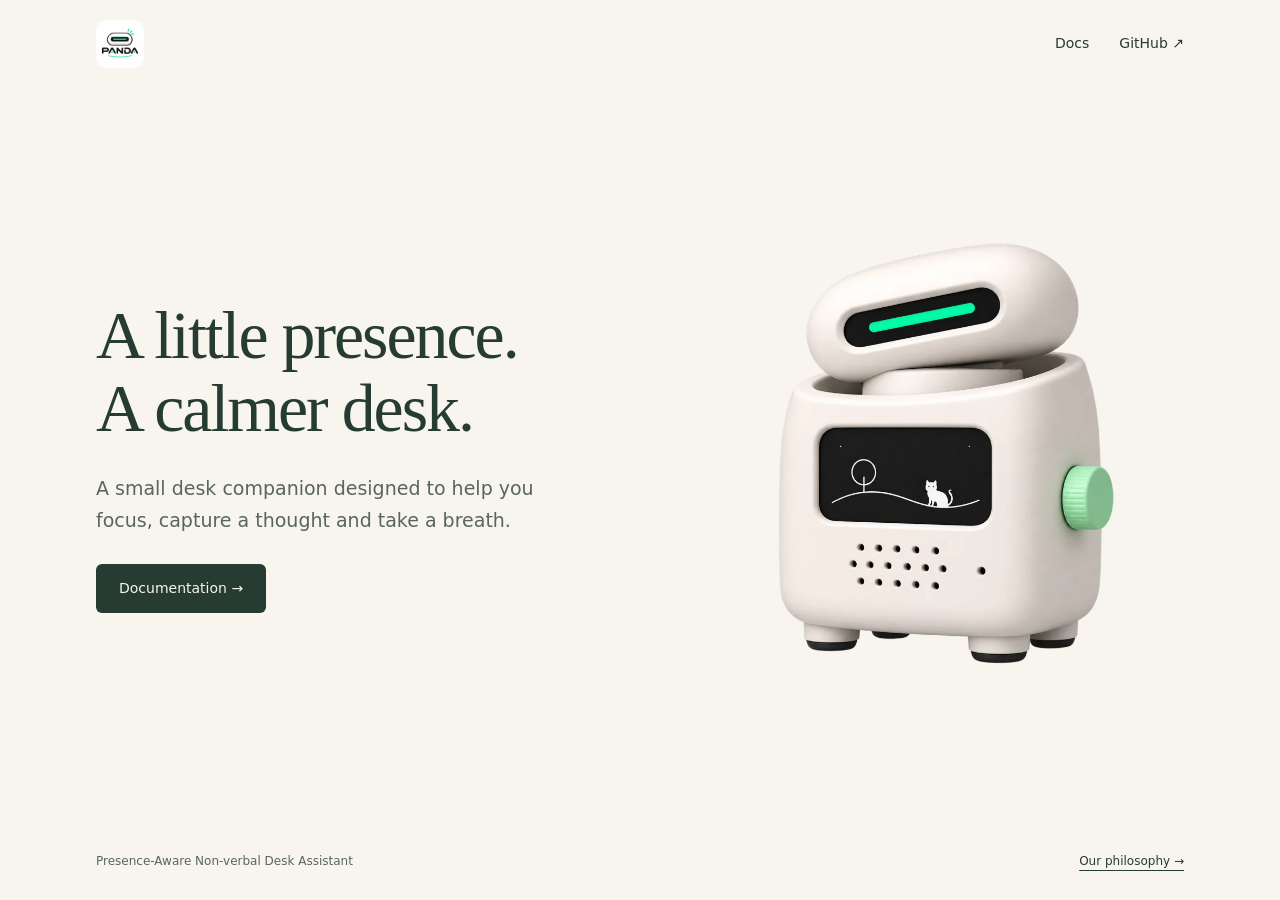
==== site/index.html @ efeaced5 "feat: launch PANDA website and documentation" ====
<!doctype html>
<html lang="en">
<head><meta charset="utf-8"><meta name="viewport" content="width=device-width, initial-scale=1"><meta name="description" content="PANDA: a small desk companion for focus, quick thoughts and gentle reminders."><title>PANDA — A calmer desk</title><link rel="stylesheet" href="style.css"></head>
<body class="homepage">
<header class="wrap"><a class="brand" href="./" aria-label="PANDA home"><img src="assets/panda-logo.webp" width="48" height="48" alt="PANDA"></a><nav aria-label="Main navigation"><a href="docs.html">Docs</a><a href="https://github.com/Aman-zishan/panda">GitHub ↗</a></nav></header>
<main class="wrap hero"><div class="hero-copy"><h1>A little presence.<br>A calmer desk.</h1><p class="intro">A small desk companion designed to help you focus, capture a thought and take a breath.</p><div class="actions"><a class="button" href="docs.html">Documentation →</a></div></div><figure class="robot"><img src="assets/panda-robot.webp" width="800" height="897" fetchpriority="high" alt="PANDA robot with green visor, side knob and a tiny world on its display"></figure></main>
<footer class="wrap"><p>Presence-Aware Non-verbal Desk Assistant</p><a href="docs.html#philosophy">Our philosophy →</a></footer>
</body></html>
---- site/style.css ----
:root{--paper:#f7f5ee;--ink:#263b32;--muted:#59665e;--line:#d5dbce;--accent:#dce8b8}*{box-sizing:border-box}html{scroll-behavior:smooth;scroll-padding-top:24px}body{margin:0;background:var(--paper);color:var(--ink);font:17px/1.65 system-ui,-apple-system,sans-serif}a{color:inherit;text-underline-offset:5px}a:focus-visible{outline:3px solid #678b35;outline-offset:6px}.wrap{max-width:1160px;margin:auto;padding:0 36px}header{display:flex;justify-content:space-between;align-items:center;min-height:116px}.wordmark{font-weight:850;font-size:26px;letter-spacing:3px;text-decoration:none}.wordmark span{display:block;font-size:9px;letter-spacing:2px}nav{display:flex;gap:30px;font-size:14px}nav a{text-decoration:none}.hero{padding-top:64px;text-align:center}.eyebrow{font-size:11px;font-weight:700;letter-spacing:2px;margin:0 0 25px}.dot{display:inline-block;width:8px;height:8px;border-radius:50%;background:#799545;margin-right:8px}h1,h2{font-family:Georgia,serif;font-weight:400;letter-spacing:-2px;line-height:1.08}h1{font-size:clamp(48px,7.5vw,92px);margin:0 0 28px}h2{font-size:clamp(36px,4vw,52px);margin:0 0 28px}h3{font-size:21px;line-height:1.3;margin:14px 0}p{color:var(--muted)}.intro{max-width:580px;margin:0 auto;font-size:19px}.actions{display:flex;gap:28px;justify-content:center;align-items:center;margin:32px 0 46px}.button{display:inline-block;background:var(--ink);color:var(--paper);padding:13px 23px;border-radius:6px;text-decoration:none;font-size:14px}.text-link{font-size:14px;font-weight:600}figure{margin:0}figure img{width:100%;height:auto;display:block;border-radius:14px}figcaption{font-size:11px;text-align:right;margin-top:10px;color:var(--muted)}.acronym{font-size:12px;letter-spacing:2px;margin:35px 0 65px}.band{background:#e9edde;padding:80px 0}.philosophy,.journey{display:grid;grid-template-columns:1fr 1fr;gap:90px}.large{font-size:25px;line-height:1.45;margin-top:0;color:var(--ink)}.experience{padding-top:90px;padding-bottom:75px}.columns{display:grid;grid-template-columns:repeat(3,1fr);gap:44px;margin-top:45px}.number{display:block;border-top:1px solid var(--line);padding-top:20px;font:italic 26px Georgia,serif}.note{font-size:12px;margin-top:28px}.journey{border-top:1px solid var(--line);padding-top:80px;padding-bottom:80px}.timeline{list-style:none;padding:0 0 0 24px;margin:0;border-left:1px solid var(--line)}.timeline li{margin-bottom:30px}.timeline li:last-child{margin-bottom:0}.timeline p{margin:0;font-size:15px}.tag{background:var(--accent);padding:4px 8px;font-size:10px;letter-spacing:1px;border-radius:3px}.docs{background:#edf0e6;padding:80px 0}.doc-list{margin-top:36px}.doc-list a{display:flex;justify-content:space-between;align-items:center;text-decoration:none;border-top:1px solid #cbd3c3;padding:22px 0;gap:20px}.doc-list a:hover strong{text-decoration:underline}.doc-list small{display:block;color:var(--muted);font-size:14px;margin-top:4px}footer{display:flex;gap:28px;justify-content:space-between;align-items:center;min-height:130px;font-size:12px}.skip{position:absolute;left:16px;top:-100px;background:white;padding:12px}.skip:focus{top:12px}@media(max-width:700px){.wrap{padding-left:22px;padding-right:22px}header{min-height:95px}nav{gap:16px;font-size:12px}.hero{padding-top:40px}.philosophy,.journey,.columns{grid-template-columns:1fr;gap:28px}.actions{gap:18px}.band,.docs{padding:55px 0}.experience,.journey{padding-top:55px;padding-bottom:55px}.acronym{font-size:10px;letter-spacing:1px}.intro{font-size:17px}footer{flex-wrap:wrap;padding-top:30px;padding-bottom:30px;gap:10px}footer p{width:100%;margin:0}.wordmark{font-size:22px}}@media(prefers-reduced-motion:reduce){html{scroll-behavior:auto}}
.brand{display:flex;align-items:center;gap:12px;text-decoration:none}.brand img{width:48px;height:48px;border-radius:10px}.product-points{display:flex;justify-content:center;gap:45px;font-size:14px;margin:30px 0}.doc-sidebar{position:fixed;top:145px;left:max(24px,calc((100vw - 1160px)/2));width:190px}.doc-sidebar nav{display:flex;flex-direction:column;gap:14px}.documentation main,.documentation footer{max-width:850px;margin-left:max(250px,calc((100vw - 1160px)/2 + 250px));margin-right:30px}.documentation .hero{text-align:left;padding-top:35px}.documentation .hero figure,.documentation .hero .actions,.documentation .hero .acronym{display:none}.documentation h1{font:600 40px/1.2 system-ui;letter-spacing:-1px}.documentation h2{font:600 26px/1.3 system-ui;letter-spacing:-.5px}.documentation .intro{margin:0}.documentation .band,.documentation .docs{background:transparent;padding:35px 0}.documentation .philosophy,.documentation .journey,.documentation .columns{display:block}.documentation .experience,.documentation .journey{padding-top:35px;padding-bottom:35px}.documentation .large{font-size:18px}.documentation .eyebrow{margin-bottom:14px}.documentation .note{font-size:13px}.documentation .timeline{margin-top:30px}.documentation .columns{margin-top:15px}.documentation .number{display:none}.documentation .docs .note{display:none}@media(max-width:700px){.doc-sidebar{position:static;width:auto;padding:15px 22px;border-bottom:1px solid var(--line)}.doc-sidebar nav{flex-direction:row;flex-wrap:wrap;gap:12px}.doc-sidebar strong{width:100%}.documentation main,.documentation footer{margin:0;max-width:none}.product-points{gap:12px;flex-wrap:wrap}}
.reference{padding:35px 36px 70px;line-height:1.75}.reference section{margin-bottom:38px;scroll-margin-top:24px}.reference h1{margin-bottom:20px}.reference h2{margin-bottom:14px}.reference p,.reference li{font-size:16px}.reference li{margin-bottom:8px}.reference ul,.reference ol{padding-left:22px}.reference a{font-size:15px}.documentation .reference h1{font-size:34px}.documentation .reference h2{font-size:23px}@media(max-width:700px){.reference{padding:28px 22px}}
.hero .robot{max-width:420px;margin:0 auto}.hero .robot img{border-radius:0}
.homepage{min-height:100svh;display:flex;flex-direction:column}.homepage>.wrap{width:100%}.homepage header{min-height:88px}.homepage footer{min-height:76px}.homepage .hero{flex:1;display:grid;grid-template-columns:1.2fr 1fr;align-items:center;gap:40px;padding-top:20px;padding-bottom:20px;text-align:left}.homepage h1{font-size:clamp(42px,5.3vw,70px)}.homepage .intro{margin:0;max-width:460px}.homepage .actions{justify-content:flex-start;margin:28px 0 0}.homepage .robot{width:100%;max-width:420px}.homepage .robot img{max-height:calc(100svh - 210px);object-fit:contain}@media(max-width:700px){.homepage .hero{grid-template-columns:1fr;text-align:center;gap:28px}.homepage .intro{margin:auto}.homepage .actions{justify-content:center}.homepage .robot{max-width:300px}.homepage .robot img{max-height:none}.homepage footer{min-height:76px}}
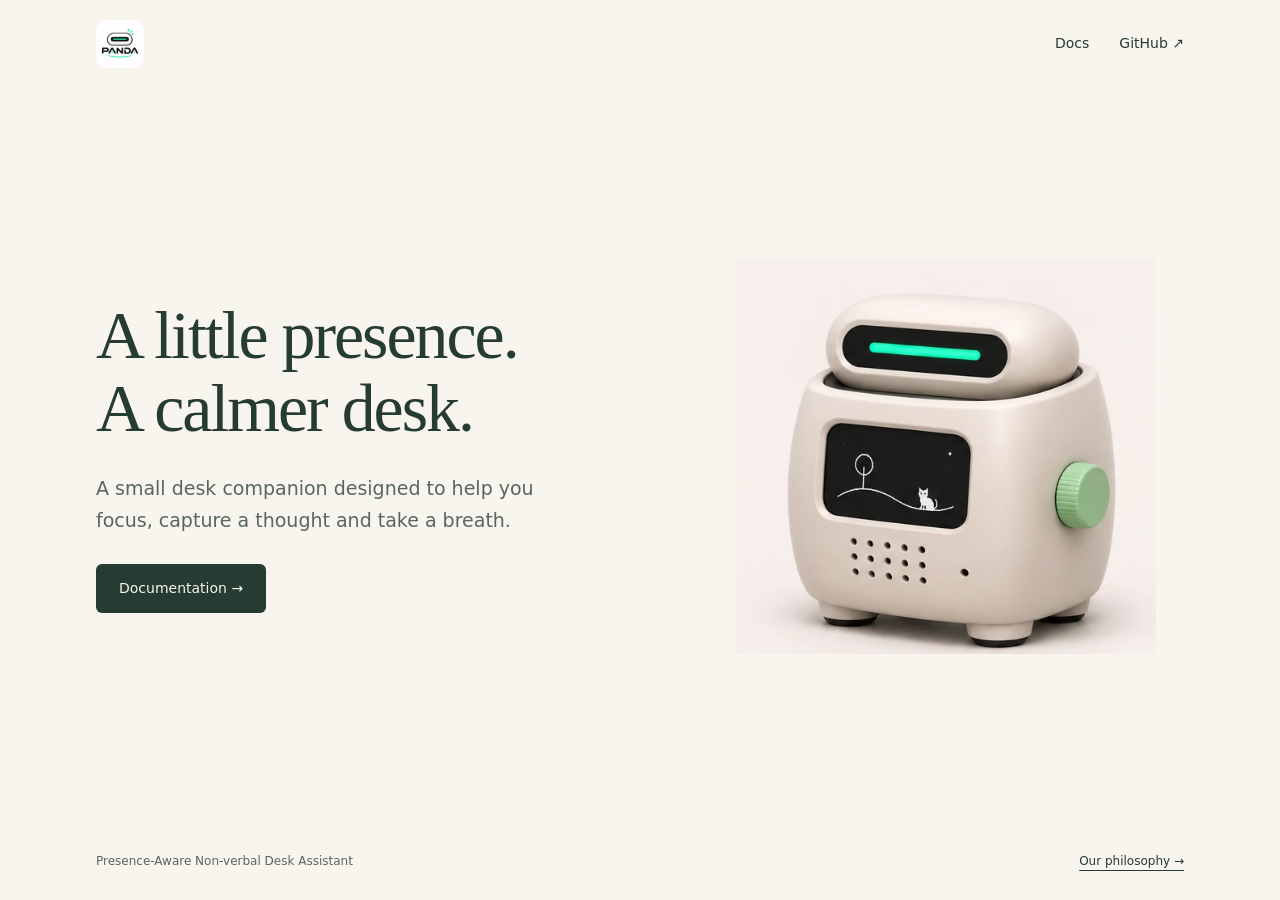
==== commit 30ede170: "Update PANDA enclosure render and add concept sketches" ====
--- a/site/index.html
+++ b/site/index.html
@@ -2,7 +2,7 @@
 <html lang="en">
 <head><meta charset="utf-8"><meta name="viewport" content="width=device-width, initial-scale=1"><meta name="description" content="PANDA: a small desk companion for focus, quick thoughts and gentle reminders."><title>PANDA — A calmer desk</title><link rel="stylesheet" href="style.css"></head>
 <body class="homepage">
-<header class="wrap"><a class="brand" href="./" aria-label="PANDA home"><img src="assets/panda-logo.webp" width="48" height="48" alt="PANDA"></a><nav aria-label="Main navigation"><a href="docs.html">Docs</a><a href="https://github.com/Aman-zishan/panda">GitHub ↗</a></nav></header>
-<main class="wrap hero"><div class="hero-copy"><h1>A little presence.<br>A calmer desk.</h1><p class="intro">A small desk companion designed to help you focus, capture a thought and take a breath.</p><div class="actions"><a class="button" href="docs.html">Documentation →</a></div></div><figure class="robot"><img src="assets/panda-robot.webp" width="800" height="897" fetchpriority="high" alt="PANDA robot with green visor, side knob and a tiny world on its display"></figure></main>
-<footer class="wrap"><p>Presence-Aware Non-verbal Desk Assistant</p><a href="docs.html#philosophy">Our philosophy →</a></footer>
+<header class="wrap"><a class="brand" href="./" aria-label="PANDA home"><img src="assets/panda-logo.webp" width="48" height="48" alt="PANDA"></a><nav aria-label="Main navigation"><a href="docs/">Docs</a><a href="https://github.com/Aman-zishan/panda">GitHub ↗</a></nav></header>
+<main class="wrap hero"><div class="hero-copy"><h1>A little presence.<br>A calmer desk.</h1><p class="intro">A small desk companion designed to help you focus, capture a thought and take a breath.</p><div class="actions"><a class="button" href="docs/">Documentation →</a></div></div><figure class="robot"><img src="assets/panda-robot.webp" width="520" height="490" fetchpriority="high" alt="Three-quarter view of PANDA showing its green side knob and tiny-world display"></figure></main>
+<footer class="wrap"><p>Presence-Aware Non-verbal Desk Assistant</p><a href="docs/product-philosophy/">Our philosophy →</a></footer>
 </body></html>
